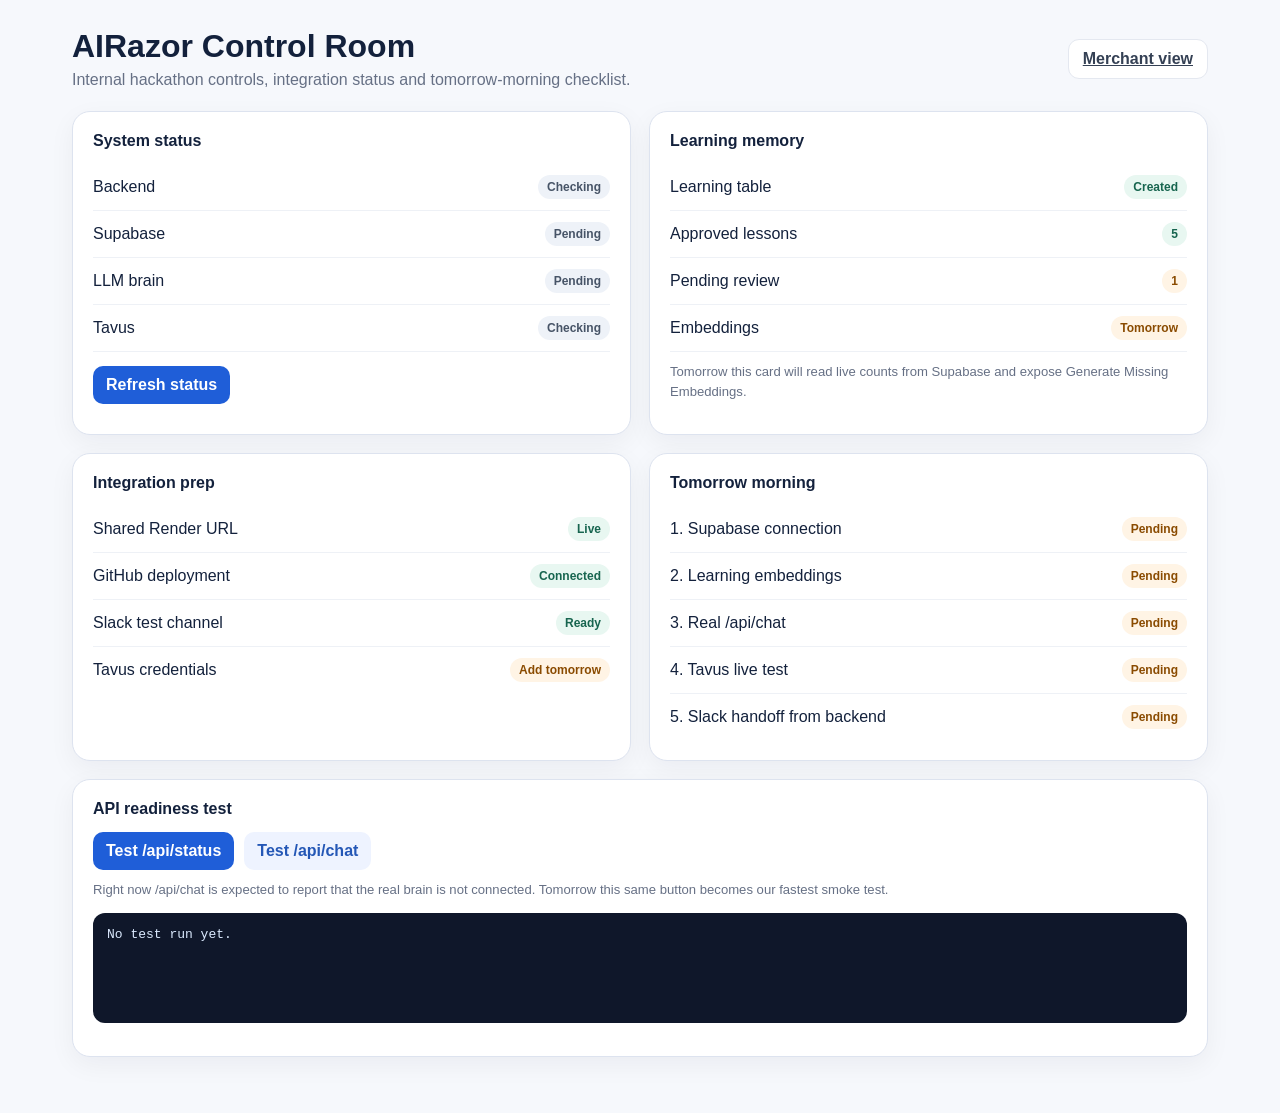
==== control.html @ 03c95e7a "Add AIRazor shared Control Room shell" ====
<!doctype html>
<html lang="en">
<head>
  <meta charset="utf-8" />
  <meta name="viewport" content="width=device-width, initial-scale=1" />
  <title>AIRazor Control Room</title>
  <link rel="stylesheet" href="styles.css" />
  <style>
    body { background:#f6f8fc; color:#13213c; }
    .control-shell { max-width:1180px; margin:0 auto; padding:28px 22px 56px; }
    .control-header { display:flex; align-items:center; justify-content:space-between; gap:16px; margin-bottom:22px; }
    .control-title h1 { margin:0; font-size:2rem; }
    .control-title p { margin:6px 0 0; color:#667085; }
    .control-grid { display:grid; grid-template-columns:repeat(2,minmax(0,1fr)); gap:18px; }
    .control-card { background:white; border:1px solid #dde3ef; border-radius:18px; padding:20px; box-shadow:0 8px 26px rgba(16,24,40,.05); }
    .control-card h2 { margin:0 0 14px; font-size:1rem; }
    .status-row { display:flex; justify-content:space-between; align-items:center; padding:11px 0; border-bottom:1px solid #eef1f6; }
    .status-row:last-child { border-bottom:0; }
    .badge { padding:5px 9px; border-radius:999px; font-size:.75rem; font-weight:700; background:#eef2f8; color:#475467; }
    .badge.good { background:#e8f7f1; color:#17654f; }
    .badge.warn { background:#fff4e5; color:#8a4b00; }
    .button-row { display:flex; flex-wrap:wrap; gap:10px; margin-top:14px; }
    .control-button { border:0; border-radius:10px; padding:10px 13px; font-weight:700; cursor:pointer; background:#1f5ed8; color:white; }
    .control-button.secondary { background:#eef3ff; color:#2457b6; }
    .control-note { color:#667085; font-size:.82rem; line-height:1.5; margin-top:10px; }
    .wide { grid-column:1 / -1; }
    pre { background:#0f172a; color:#dbeafe; border-radius:12px; padding:14px; overflow:auto; min-height:110px; }
    @media (max-width:800px) { .control-grid { grid-template-columns:1fr; } .wide { grid-column:auto; } }
  </style>
</head>
<body>
  <main class="control-shell">
    <header class="control-header">
      <div class="control-title">
        <h1>AIRazor Control Room</h1>
        <p>Internal hackathon controls, integration status and tomorrow-morning checklist.</p>
      </div>
      <a href="/" class="secondary-button">Merchant view</a>
    </header>

    <section class="control-grid">
      <article class="control-card">
        <h2>System status</h2>
        <div class="status-row"><span>Backend</span><span id="backendStatus" class="badge">Checking</span></div>
        <div class="status-row"><span>Supabase</span><span id="dbStatus" class="badge">Pending</span></div>
        <div class="status-row"><span>LLM brain</span><span id="brainStatus" class="badge">Pending</span></div>
        <div class="status-row"><span>Tavus</span><span id="tavusStatusControl" class="badge">Checking</span></div>
        <div class="button-row">
          <button id="refreshStatus" class="control-button">Refresh status</button>
        </div>
      </article>

      <article class="control-card">
        <h2>Learning memory</h2>
        <div class="status-row"><span>Learning table</span><span class="badge good">Created</span></div>
        <div class="status-row"><span>Approved lessons</span><span class="badge good">5</span></div>
        <div class="status-row"><span>Pending review</span><span class="badge warn">1</span></div>
        <div class="status-row"><span>Embeddings</span><span class="badge warn">Tomorrow</span></div>
        <p class="control-note">Tomorrow this card will read live counts from Supabase and expose Generate Missing Embeddings.</p>
      </article>

      <article class="control-card">
        <h2>Integration prep</h2>
        <div class="status-row"><span>Shared Render URL</span><span class="badge good">Live</span></div>
        <div class="status-row"><span>GitHub deployment</span><span class="badge good">Connected</span></div>
        <div class="status-row"><span>Slack test channel</span><span class="badge good">Ready</span></div>
        <div class="status-row"><span>Tavus credentials</span><span class="badge warn">Add tomorrow</span></div>
      </article>

      <article class="control-card">
        <h2>Tomorrow morning</h2>
        <div class="status-row"><span>1. Supabase connection</span><span class="badge warn">Pending</span></div>
        <div class="status-row"><span>2. Learning embeddings</span><span class="badge warn">Pending</span></div>
        <div class="status-row"><span>3. Real /api/chat</span><span class="badge warn">Pending</span></div>
        <div class="status-row"><span>4. Tavus live test</span><span class="badge warn">Pending</span></div>
        <div class="status-row"><span>5. Slack handoff from backend</span><span class="badge warn">Pending</span></div>
      </article>

      <article class="control-card wide">
        <h2>API readiness test</h2>
        <div class="button-row">
          <button id="testStatus" class="control-button">Test /api/status</button>
          <button id="testChat" class="control-button secondary">Test /api/chat</button>
        </div>
        <p class="control-note">Right now /api/chat is expected to report that the real brain is not connected. Tomorrow this same button becomes our fastest smoke test.</p>
        <pre id="apiOutput">No test run yet.</pre>
      </article>
    </section>
  </main>
  <script src="airazor-api.js"></script>
  <script src="control.js"></script>
</body>
</html>
---- styles.css ----
:root {
  --blue-900: #0b1f4b;
  --blue-800: #12346d;
  --blue-700: #2457c5;
  --blue-600: #2f6ee5;
  --blue-100: #eaf1ff;
  --blue-050: #f4f7ff;
  --ink-900: #15233b;
  --ink-700: #344054;
  --ink-500: #667085;
  --ink-400: #98a2b3;
  --line: #e4e8f0;
  --surface: #ffffff;
  --canvas: #f5f7fb;
  --success: #147d64;
  --success-bg: #e8f7f1;
  --warning: #9c5c00;
  --warning-bg: #fff6df;
  --danger: #b42318;
  --danger-bg: #fff0ee;
  --shadow: 0 16px 36px rgba(23, 43, 77, 0.08);
  --radius-xl: 22px;
  --radius-lg: 16px;
  --radius-md: 12px;
  --font: Inter, ui-sans-serif, -apple-system, BlinkMacSystemFont, "Segoe UI", sans-serif;
}

* {
  box-sizing: border-box;
}

html {
  scroll-behavior: smooth;
}

body {
  margin: 0;
  background:
    radial-gradient(circle at 85% 0%, rgba(47, 110, 229, 0.08), transparent 28rem),
    var(--canvas);
  color: var(--ink-900);
  font-family: var(--font);
  -webkit-font-smoothing: antialiased;
}

button,
textarea {
  font: inherit;
}

button {
  cursor: pointer;
}

.app-shell {
  width: min(1580px, calc(100% - 32px));
  margin: 0 auto;
  padding-bottom: 28px;
}

.topbar {
  min-height: 76px;
  display: flex;
  align-items: center;
  justify-content: space-between;
  gap: 20px;
}

.brand-wrap {
  display: flex;
  align-items: center;
  gap: 12px;
}

.brand-mark {
  width: 42px;
  height: 42px;
  display: grid;
  place-items: center;
  border-radius: 13px;
  color: white;
  background: linear-gradient(135deg, var(--blue-800), var(--blue-600));
  font-weight: 800;
  box-shadow: 0 10px 22px rgba(47, 110, 229, 0.24);
}

.brand-name {
  font-size: 1.08rem;
  font-weight: 800;
  letter-spacing: -0.02em;
}

.brand-subtitle {
  margin-top: 2px;
  color: var(--ink-500);
  font-size: 0.79rem;
}

.topbar-actions {
  display: flex;
  align-items: center;
  gap: 10px;
  flex-wrap: wrap;
  justify-content: flex-end;
}

.status-pill,
.outline-pill,
.confidence-pill {
  display: inline-flex;
  align-items: center;
  gap: 7px;
  border-radius: 999px;
  white-space: nowrap;
}

.status-pill {
  padding: 8px 11px;
  border: 1px solid #bfddcf;
  background: #eefaf4;
  color: #216d53;
  font-size: 0.78rem;
  font-weight: 700;
}

.status-dot {
  width: 7px;
  height: 7px;
  border-radius: 50%;
  background: #21a878;
  box-shadow: 0 0 0 4px rgba(33, 168, 120, 0.12);
}

.ghost-button,
.secondary-button,
.primary-button,
.send-button,
.copy-button {
  border: 0;
  border-radius: 11px;
  font-weight: 700;
  transition: transform 140ms ease, box-shadow 140ms ease, background 140ms ease;
}

.ghost-button {
  padding: 10px 13px;
  color: var(--ink-700);
  background: transparent;
}

.ghost-button:hover {
  background: rgba(255, 255, 255, 0.68);
}

.secondary-button {
  padding: 10px 14px;
  color: var(--ink-700);
  background: var(--surface);
  border: 1px solid var(--line);
}

.secondary-button:hover,
.primary-button:hover,
.send-button:hover {
  transform: translateY(-1px);
}

.primary-button {
  padding: 11px 16px;
  color: white;
  background: var(--blue-600);
  box-shadow: 0 8px 18px rgba(47, 110, 229, 0.2);
}

.primary-button:disabled {
  opacity: 0.45;
  cursor: not-allowed;
  transform: none;
  box-shadow: none;
}

.full-width {
  width: 100%;
}

.hero {
  min-height: 186px;
  display: flex;
  align-items: center;
  justify-content: space-between;
  gap: 36px;
  padding: 34px 38px;
  border-radius: var(--radius-xl);
  color: white;
  background:
    linear-gradient(118deg, rgba(11, 31, 75, 0.98), rgba(47, 110, 229, 0.94)),
    linear-gradient(90deg, #0b1f4b, #2f6ee5);
  box-shadow: 0 24px 44px rgba(18, 52, 109, 0.18);
  overflow: hidden;
  position: relative;
}

.hero::after {
  content: "";
  position: absolute;
  width: 280px;
  height: 280px;
  right: -78px;
  bottom: -150px;
  border-radius: 50%;
  background: rgba(255, 255, 255, 0.08);
}

.eyebrow,
.panel-kicker {
  margin: 0 0 8px;
  font-size: 0.69rem;
  font-weight: 800;
  letter-spacing: 0.12em;
}

.eyebrow {
  color: #b9cfff;
}

.hero h1 {
  max-width: 760px;
  margin: 0;
  font-size: clamp(2rem, 4vw, 3.35rem);
  line-height: 1.03;
  letter-spacing: -0.045em;
}

.hero-copy {
  max-width: 720px;
  margin: 15px 0 0;
  color: rgba(255, 255, 255, 0.78);
  font-size: 1rem;
  line-height: 1.65;
}

.hero-badge {
  z-index: 1;
  min-width: 230px;
  padding: 18px 20px;
  border-radius: 17px;
  border: 1px solid rgba(255, 255, 255, 0.16);
  background: rgba(255, 255, 255, 0.09);
  backdrop-filter: blur(12px);
}

.hero-badge span,
.hero-badge strong {
  display: block;
}

.hero-badge span {
  color: rgba(255, 255, 255, 0.7);
  font-size: 0.76rem;
}

.hero-badge strong {
  margin-top: 7px;
  line-height: 1.4;
}

.journey-stepper {
  display: flex;
  align-items: center;
  padding: 19px 28px;
  margin: 18px 0;
  border: 1px solid var(--line);
  border-radius: 17px;
  background: rgba(255, 255, 255, 0.92);
  box-shadow: 0 8px 24px rgba(23, 43, 77, 0.05);
}

.journey-step {
  display: flex;
  align-items: center;
  gap: 8px;
  color: var(--ink-400);
  font-size: 0.79rem;
  font-weight: 700;
  white-space: nowrap;
}

.step-number {
  width: 27px;
  height: 27px;
  display: grid;
  place-items: center;
  border-radius: 50%;
  border: 1px solid var(--line);
  background: white;
  font-size: 0.73rem;
}

.journey-step.active {
  color: var(--blue-700);
}

.journey-step.active .step-number {
  color: white;
  border-color: var(--blue-600);
  background: var(--blue-600);
  box-shadow: 0 0 0 5px rgba(47, 110, 229, 0.1);
}

.journey-step.done {
  color: var(--success);
}

.journey-step.done .step-number {
  color: white;
  border-color: var(--success);
  background: var(--success);
}

.step-line {
  flex: 1;
  min-width: 20px;
  height: 1px;
  margin: 0 12px;
  background: var(--line);
}

.workspace {
  display: grid;
  grid-template-columns: minmax(0, 1.72fr) minmax(360px, 0.88fr);
  gap: 18px;
  align-items: start;
}

.chat-panel,
.side-card,
.debug-panel {
  border: 1px solid var(--line);
  background: rgba(255, 255, 255, 0.95);
  box-shadow: var(--shadow);
}

.chat-panel {
  min-height: 720px;
  display: flex;
  flex-direction: column;
  border-radius: var(--radius-xl);
  overflow: hidden;
  position: sticky;
  top: 12px;
}

.panel-header,
.side-card-header,
.debug-header {
  display: flex;
  align-items: center;
  justify-content: space-between;
  gap: 16px;
}

.panel-header {
  padding: 22px 24px 18px;
  border-bottom: 1px solid var(--line);
}

.panel-kicker {
  color: var(--blue-700);
}

.panel-header h2,
.side-card h3,
.debug-header h3 {
  margin: 0;
  letter-spacing: -0.025em;
}

.panel-header h2 {
  font-size: 1.22rem;
}

.small-status {
  padding: 7px 10px;
  border-radius: 999px;
  color: var(--ink-500);
  background: var(--canvas);
  font-size: 0.73rem;
  font-weight: 700;
}

.chat-window {
  flex: 1;
  min-height: 445px;
  max-height: 570px;
  overflow-y: auto;
  padding: 24px;
  scroll-behavior: smooth;
}

.message {
  display: flex;
  gap: 11px;
  margin-bottom: 20px;
  animation: messageIn 180ms ease;
}

@keyframes messageIn {
  from {
    opacity: 0;
    transform: translateY(5px);
  }
  to {
    opacity: 1;
    transform: translateY(0);
  }
}

.message.user {
  justify-content: flex-end;
}

.avatar {
  flex: 0 0 auto;
  width: 32px;
  height: 32px;
  display: grid;
  place-items: center;
  border-radius: 10px;
  color: white;
  background: linear-gradient(135deg, var(--blue-800), var(--blue-600));
  font-size: 0.75rem;
  font-weight: 800;
}

.message.user .avatar {
  display: none;
}

.bubble {
  max-width: min(76%, 720px);
  padding: 13px 15px;
  border-radius: 16px 16px 16px 4px;
  color: var(--ink-700);
  background: #f2f5fa;
  line-height: 1.55;
  font-size: 0.93rem;
  white-space: pre-wrap;
}

.message.user .bubble {
  color: white;
  border-radius: 16px 16px 4px 16px;
  background: var(--blue-600);
}

.inline-actions {
  display: flex;
  flex-wrap: wrap;
  gap: 8px;
  margin: -8px 0 20px 43px;
}

.inline-action {
  padding: 8px 11px;
  border: 1px solid #cbd8f7;
  border-radius: 10px;
  color: var(--blue-700);
  background: var(--blue-050);
  font-size: 0.78rem;
  font-weight: 700;
}

.quick-prompts {
  display: flex;
  flex-wrap: wrap;
  gap: 8px;
  padding: 0 24px 18px;
}

.prompt-chip {
  padding: 9px 12px;
  border: 1px solid #d7dfef;
  border-radius: 999px;
  color: var(--ink-700);
  background: white;
  font-size: 0.78rem;
  font-weight: 700;
}

.prompt-chip:hover,
.inline-action:hover {
  border-color: #9db8ef;
  background: var(--blue-050);
}

.composer {
  display: flex;
  align-items: flex-end;
  gap: 10px;
  margin: 0 20px 20px;
  padding: 9px 10px 9px 15px;
  border: 1px solid #ccd5e3;
  border-radius: 17px;
  background: white;
  box-shadow: 0 8px 24px rgba(23, 43, 77, 0.06);
}

.composer:focus-within {
  border-color: #78a0f4;
  box-shadow: 0 0 0 4px rgba(47, 110, 229, 0.09);
}

.composer textarea {
  flex: 1;
  max-height: 135px;
  resize: none;
  border: 0;
  outline: 0;
  color: var(--ink-900);
  background: transparent;
  line-height: 1.45;
}

.composer textarea::placeholder {
  color: var(--ink-400);
}

.send-button {
  flex: 0 0 auto;
  width: 42px;
  height: 42px;
  display: grid;
  place-items: center;
  color: white;
  background: var(--blue-600);
}

.send-button svg {
  width: 20px;
  height: 20px;
  fill: currentColor;
}

.journey-panel {
  display: grid;
  gap: 14px;
}

.side-card {
  padding: 20px;
  border-radius: var(--radius-lg);
}

.outline-pill {
  padding: 6px 9px;
  color: var(--ink-500);
  border: 1px solid var(--line);
  background: var(--canvas);
  font-size: 0.7rem;
  font-weight: 800;
}

.profile-grid {
  display: grid;
  grid-template-columns: 1fr 1.25fr;
  gap: 13px 14px;
  margin: 18px 0 0;
}

.profile-grid div {
  min-width: 0;
}

.profile-grid dt {
  margin-bottom: 4px;
  color: var(--ink-500);
  font-size: 0.7rem;
  font-weight: 700;
}

.profile-grid dd {
  margin: 0;
  color: var(--ink-900);
  font-size: 0.86rem;
  font-weight: 700;
  overflow-wrap: anywhere;
}

.profile-grid dd.empty {
  color: var(--ink-400);
  font-weight: 600;
}

.missing-box {
  padding: 12px;
  margin-top: 16px;
  border-radius: 11px;
  color: var(--warning);
  background: var(--warning-bg);
  font-size: 0.78rem;
  line-height: 1.5;
}

.recommendation-topline {
  display: flex;
  align-items: flex-start;
  justify-content: space-between;
  gap: 12px;
}

.confidence-pill {
  padding: 6px 9px;
  color: #1c5f4b;
  background: var(--success-bg);
  font-size: 0.68rem;
  font-weight: 800;
}

.muted-text {
  margin: 5px 0 0;
  color: var(--ink-500);
  line-height: 1.55;
  font-size: 0.82rem;
}

.recommendation-reason {
  margin: 16px 0;
  color: var(--ink-700);
  line-height: 1.55;
  font-size: 0.86rem;
}

.warning-list {
  display: grid;
  gap: 8px;
}

.warning-item {
  padding: 10px 11px;
  border-radius: 10px;
  color: var(--warning);
  background: var(--warning-bg);
  font-size: 0.76rem;
  line-height: 1.45;
}

.card-actions {
  display: flex;
  gap: 9px;
  margin-top: 16px;
}

.card-actions.stacked {
  display: grid;
}

.plan-grid {
  display: grid;
  gap: 10px;
  margin-top: 15px;
}

.plan {
  padding: 14px;
  border: 1px solid var(--line);
  border-radius: 13px;
  background: white;
  transition: border-color 140ms ease, transform 140ms ease, box-shadow 140ms ease;
}

.plan:hover {
  transform: translateY(-1px);
  border-color: #9fb9ee;
  box-shadow: 0 8px 22px rgba(23, 43, 77, 0.07);
}

.plan.selected {
  border-color: var(--blue-600);
  background: var(--blue-050);
  box-shadow: 0 0 0 3px rgba(47, 110, 229, 0.08);
}

.plan-topline {
  display: flex;
  justify-content: space-between;
  gap: 10px;
}

.plan h4 {
  margin: 0;
  font-size: 0.92rem;
}

.plan-price {
  color: var(--blue-700);
  font-size: 0.82rem;
  font-weight: 800;
  text-align: right;
}

.plan-billing {
  margin: 5px 0 0;
  color: var(--ink-500);
  font-size: 0.69rem;
}

.feature-list {
  display: grid;
  gap: 5px;
  margin: 11px 0 13px;
  padding: 0;
  list-style: none;
}

.feature-list li {
  color: var(--ink-700);
  font-size: 0.73rem;
}

.feature-list li::before {
  content: "✓";
  margin-right: 7px;
  color: var(--success);
  font-weight: 900;
}

.plan-select {
  width: 100%;
  padding: 8px 10px;
  border: 1px solid #c9d7f4;
  border-radius: 9px;
  color: var(--blue-700);
  background: white;
  font-size: 0.76rem;
  font-weight: 800;
}

.commercial-list {
  display: grid;
  gap: 9px;
  margin-top: 15px;
}

.commercial-row {
  display: flex;
  align-items: flex-start;
  justify-content: space-between;
  gap: 18px;
  padding-bottom: 9px;
  border-bottom: 1px dashed var(--line);
  font-size: 0.78rem;
}

.commercial-row span:first-child {
  color: var(--ink-500);
}

.commercial-row strong {
  max-width: 58%;
  text-align: right;
  color: var(--ink-900);
}

.data-note {
  margin: 13px 0 0;
  padding: 10px;
  border-radius: 9px;
  color: var(--ink-500);
  background: var(--canvas);
  font-size: 0.68rem;
  line-height: 1.5;
}

.checklist {
  display: grid;
  gap: 8px;
  margin-top: 15px;
  max-height: 310px;
  overflow-y: auto;
}

.check-item {
  display: flex;
  align-items: center;
  gap: 10px;
  padding: 9px 10px;
  border-radius: 9px;
  background: var(--canvas);
  color: var(--ink-700);
  font-size: 0.76rem;
}

.check-icon {
  width: 20px;
  height: 20px;
  display: grid;
  place-items: center;
  flex: 0 0 auto;
  border-radius: 50%;
  border: 1px solid #c8d0df;
  color: transparent;
  background: white;
  font-size: 0.7rem;
  font-weight: 900;
}

.check-item.complete {
  color: #17654f;
  background: var(--success-bg);
}

.check-item.complete .check-icon {
  color: white;
  border-color: var(--success);
  background: var(--success);
}

.payment-card {
  border-color: #b9dfd0;
  background: linear-gradient(180deg, white, #f5fcf9);
}

.payment-link-box {
  display: flex;
  align-items: center;
  gap: 8px;
  padding: 10px 10px 10px 12px;
  margin-top: 14px;
  border: 1px solid #c6ded4;
  border-radius: 11px;
  background: white;
}

.payment-link-box code {
  flex: 1;
  min-width: 0;
  color: var(--blue-700);
  overflow-wrap: anywhere;
  font-size: 0.7rem;
}

.copy-button {
  padding: 7px 9px;
  color: var(--blue-700);
  background: var(--blue-100);
}

.success-box {
  margin-top: 12px;
  padding: 11px;
  border-radius: 10px;
  color: #17654f;
  background: var(--success-bg);
  font-size: 0.75rem;
  line-height: 1.5;
}

.debug-panel {
  margin-top: 18px;
  padding: 22px;
  border-radius: var(--radius-lg);
}

.debug-grid {
  display: grid;
  grid-template-columns: 1.4fr 1fr;
  gap: 16px;
  margin-top: 15px;
}

.debug-grid > div {
  min-width: 0;
  padding: 14px;
  border-radius: 12px;
  background: #0d172a;
  color: #dce7ff;
}

.debug-grid h4 {
  margin: 0 0 10px;
  color: white;
}

.debug-grid pre {
  margin: 0;
  overflow: auto;
  white-space: pre-wrap;
  font-size: 0.7rem;
  line-height: 1.55;
}

.hidden {
  display: none !important;
}

footer {
  padding: 22px 5px 0;
  color: var(--ink-400);
  font-size: 0.7rem;
  text-align: center;
}

@media (max-width: 1080px) {
  .workspace {
    grid-template-columns: 1fr;
  }

  .chat-panel {
    position: static;
  }

  .journey-panel {
    grid-template-columns: repeat(2, minmax(0, 1fr));
  }

  .hero-badge {
    display: none;
  }
}

@media (max-width: 760px) {
  .app-shell {
    width: min(100% - 18px, 1580px);
  }

  .topbar,
  .hero {
    align-items: flex-start;
    flex-direction: column;
  }

  .topbar {
    padding: 14px 2px;
  }

  .topbar-actions {
    justify-content: flex-start;
  }

  .hero {
    padding: 28px 22px;
  }

  .journey-stepper {
    overflow-x: auto;
    padding: 14px;
  }

  .journey-step span:last-child {
    display: none;
  }

  .step-line {
    min-width: 12px;
    margin: 0 6px;
  }

  .journey-panel {
    grid-template-columns: 1fr;
  }

  .chat-panel {
    min-height: 650px;
  }

  .bubble {
    max-width: 88%;
  }

  .debug-grid {
    grid-template-columns: 1fr;
  }
}

/* AIRazor brand refresh */
.airazor-logo {
  display: flex;
  align-items: center;
  gap: 11px;
}

.airazor-logo-mark {
  width: 44px;
  height: 44px;
  flex: 0 0 auto;
  filter: drop-shadow(0 10px 18px rgba(11, 79, 199, 0.22));
}

.airazor-wordmark .brand-name {
  font-size: 1.12rem;
  letter-spacing: -0.035em;
}

.brand-ai {
  color: #1f67e6;
}

.airazor-wordmark .brand-subtitle {
  color: #63708a;
}

.brand-wrap .brand-mark {
  display: none;
}


/* Tavus CVI integration */
.tavus-card {
  border-color: #c9d9ff;
  background:
    radial-gradient(circle at 100% 0%, rgba(47,110,229,.08), transparent 11rem),
    #fff;
}

.tavus-empty-state {
  margin-top: 14px;
  text-align: center;
}

.tavus-empty-state p {
  margin: 12px auto 0;
  max-width: 330px;
  color: var(--ink-500);
  font-size: .78rem;
  line-height: 1.55;
}

.tavus-avatar-placeholder {
  width: 88px;
  height: 88px;
  display: grid;
  place-items: center;
  margin: 4px auto 0;
  border-radius: 50%;
  background:
    linear-gradient(145deg, #eef5ff, #dce9ff);
  border: 1px solid #bfd3ff;
  box-shadow: inset 0 0 0 7px rgba(255,255,255,.75);
}

.tavus-avatar-placeholder span {
  width: 48px;
  height: 48px;
  display: grid;
  place-items: center;
  border-radius: 15px;
  color: #fff;
  background: linear-gradient(135deg, #12346d, #2f6ee5);
  font-weight: 900;
  font-size: 1.2rem;
}

.tavus-frame-shell {
  height: 360px;
  margin-top: 14px;
  overflow: hidden;
  border-radius: 14px;
  border: 1px solid #d5def0;
  background: #0d172a;
}

#tavusFrame {
  width: 100%;
  height: 100%;
  border: 0;
  background: #0d172a;
}

.tavus-live-meta {
  display: flex;
  align-items: center;
  gap: 8px;
  margin-top: 10px;
  color: #17654f;
  font-size: .74rem;
  font-weight: 800;
}

.tavus-error {
  padding: 10px 11px;
  margin-top: 12px;
  border-radius: 10px;
  color: var(--danger);
  background: var(--danger-bg);
  font-size: .74rem;
  line-height: 1.5;
}
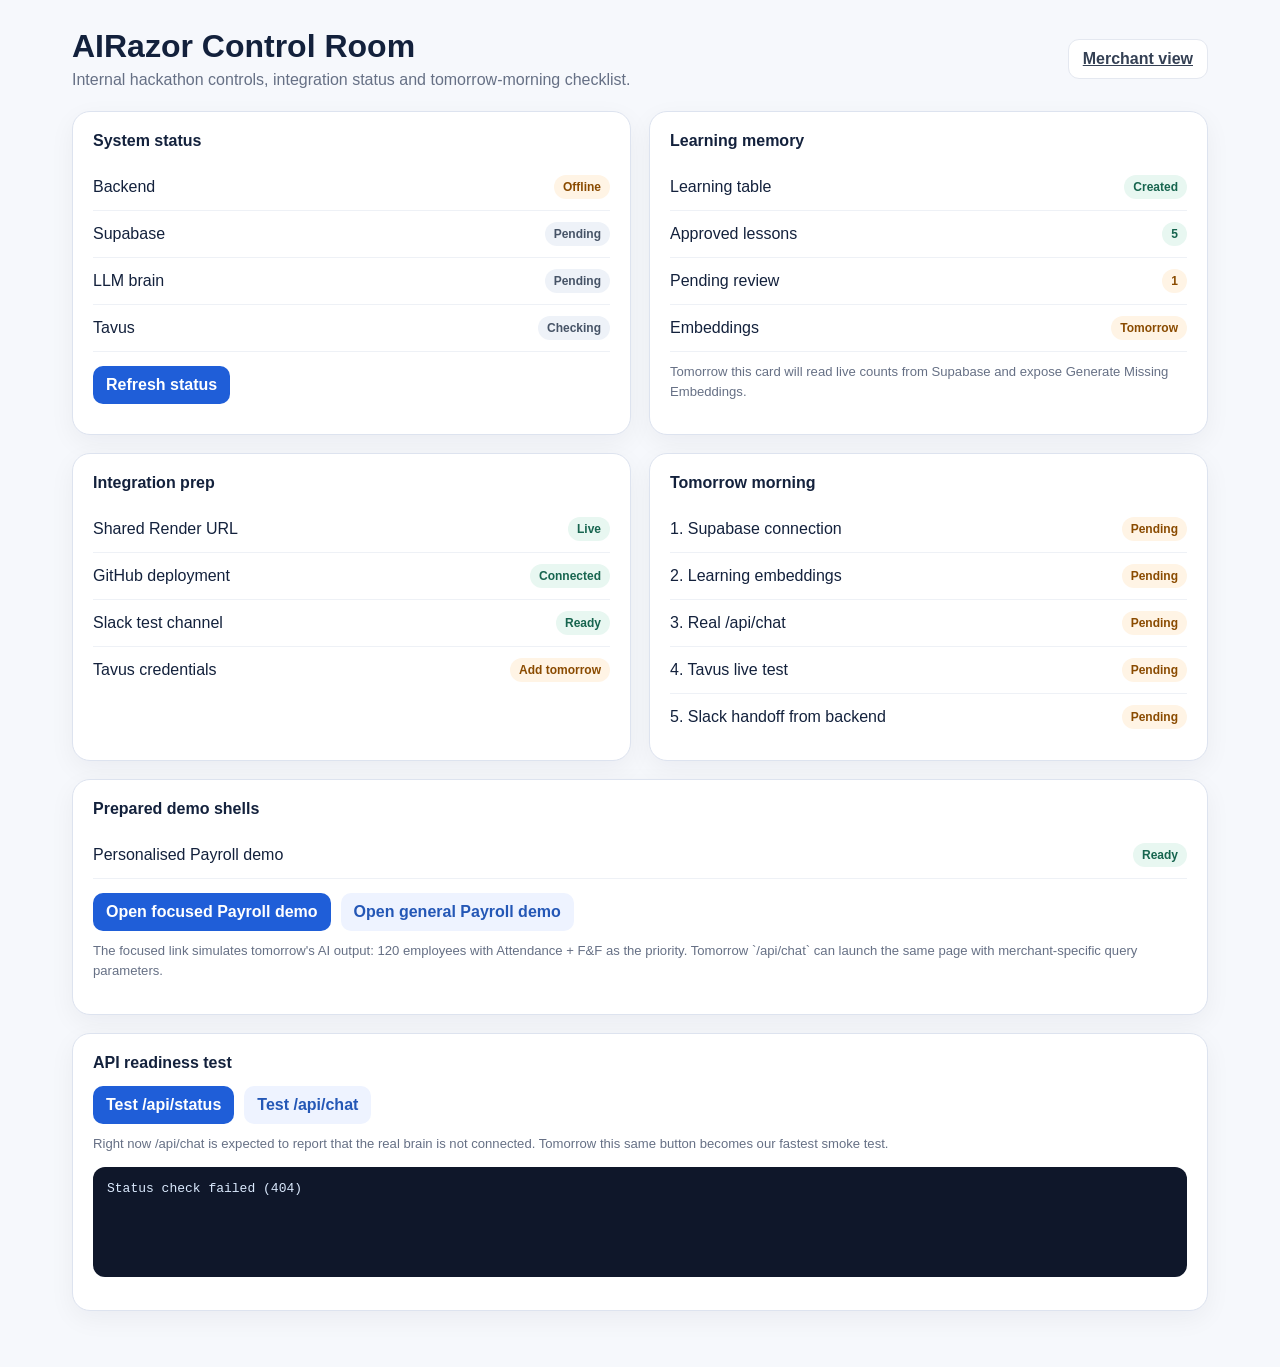
==== commit 111582a3: "Link Payroll demo shell from Control Room" ====
--- a/control.html
+++ b/control.html
@@ -20,7 +20,7 @@
     .badge.good { background:#e8f7f1; color:#17654f; }
     .badge.warn { background:#fff4e5; color:#8a4b00; }
     .button-row { display:flex; flex-wrap:wrap; gap:10px; margin-top:14px; }
-    .control-button { border:0; border-radius:10px; padding:10px 13px; font-weight:700; cursor:pointer; background:#1f5ed8; color:white; }
+    .control-button { border:0; border-radius:10px; padding:10px 13px; font-weight:700; cursor:pointer; background:#1f5ed8; color:white; text-decoration:none; display:inline-block; }
     .control-button.secondary { background:#eef3ff; color:#2457b6; }
     .control-note { color:#667085; font-size:.82rem; line-height:1.5; margin-top:10px; }
     .wide { grid-column:1 / -1; }
@@ -77,6 +77,16 @@
       </article>
 
       <article class="control-card wide">
+        <h2>Prepared demo shells</h2>
+        <div class="status-row"><span>Personalised Payroll demo</span><span class="badge good">Ready</span></div>
+        <div class="button-row">
+          <a class="control-button" href="/payroll-demo.html?merchant=Demo%20Company&employees=120&focus=attendance,f_and_f">Open focused Payroll demo</a>
+          <a class="control-button secondary" href="/payroll-demo.html">Open general Payroll demo</a>
+        </div>
+        <p class="control-note">The focused link simulates tomorrow's AI output: 120 employees with Attendance + F&amp;F as the priority. Tomorrow `/api/chat` can launch the same page with merchant-specific query parameters.</p>
+      </article>
+
+      <article class="control-card wide">
         <h2>API readiness test</h2>
         <div class="button-row">
           <button id="testStatus" class="control-button">Test /api/status</button>
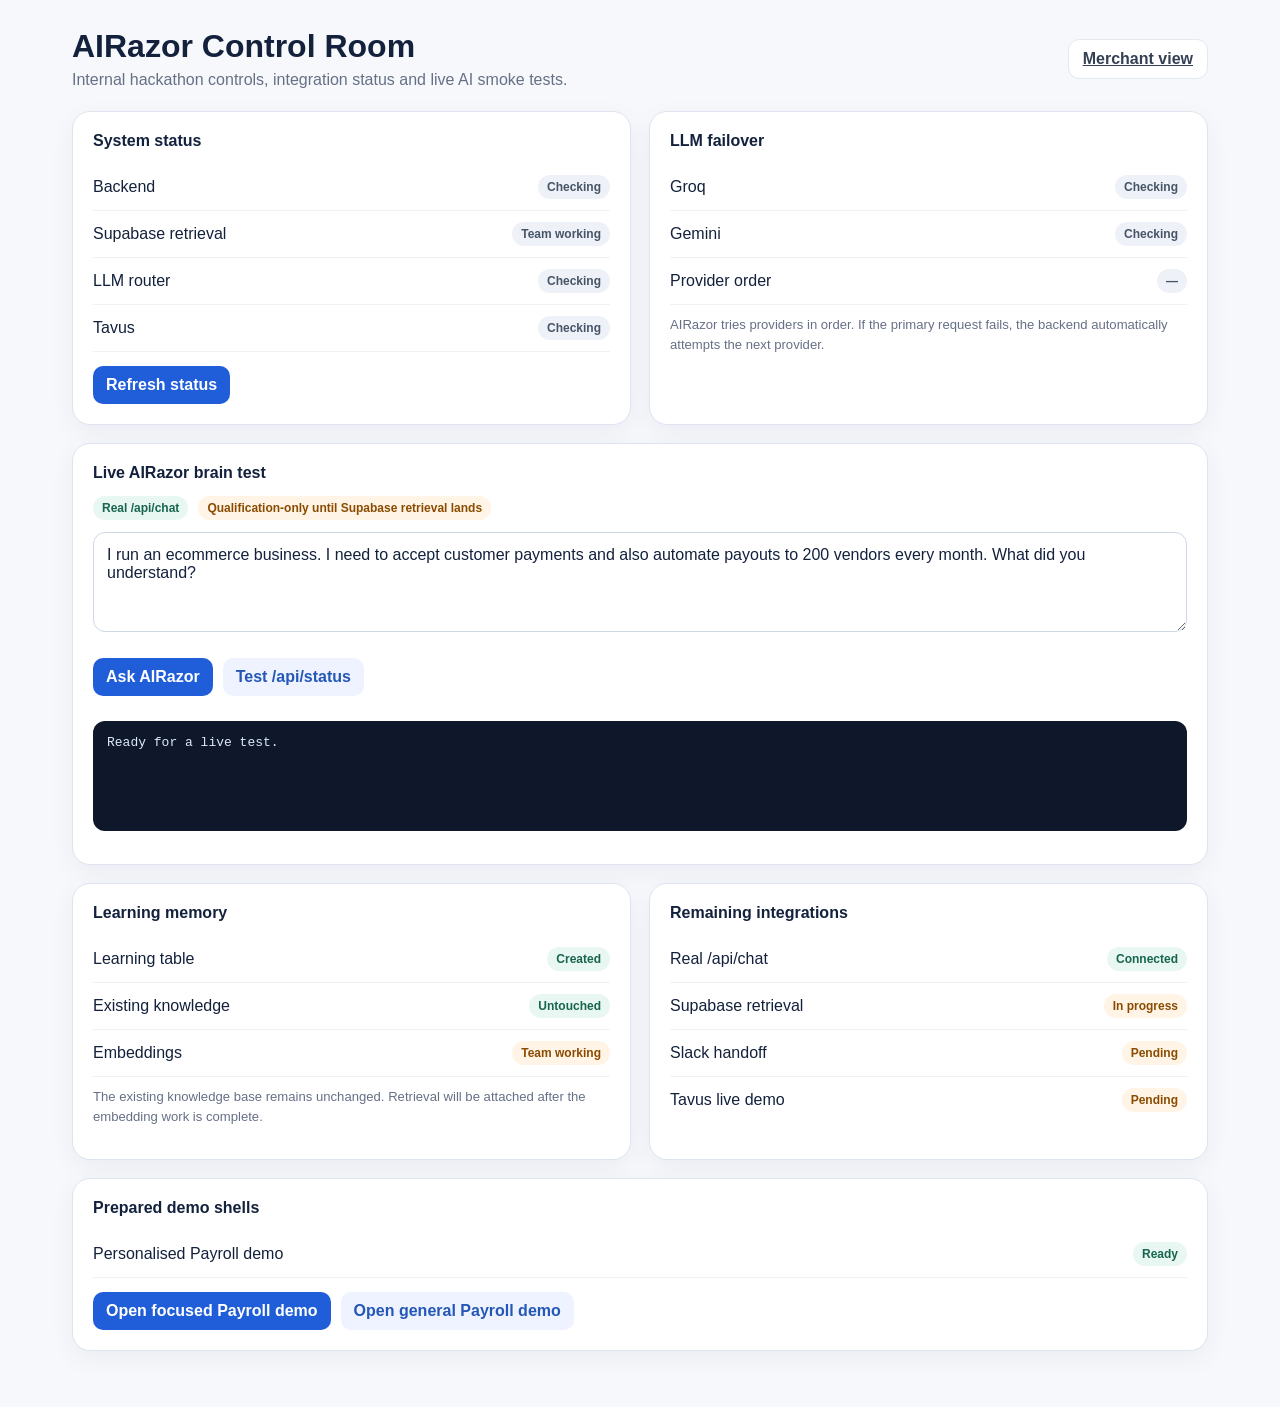
==== commit 4a4aba84: "Add live LLM tester to AIRazor Control Room" ====
--- a/control.html
+++ b/control.html
@@ -24,7 +24,10 @@
     .control-button.secondary { background:#eef3ff; color:#2457b6; }
     .control-note { color:#667085; font-size:.82rem; line-height:1.5; margin-top:10px; }
     .wide { grid-column:1 / -1; }
-    pre { background:#0f172a; color:#dbeafe; border-radius:12px; padding:14px; overflow:auto; min-height:110px; }
+    pre { background:#0f172a; color:#dbeafe; border-radius:12px; padding:14px; overflow:auto; min-height:110px; white-space:pre-wrap; }
+    .llm-test { display:grid; gap:12px; }
+    .llm-test textarea { width:100%; box-sizing:border-box; min-height:100px; resize:vertical; border:1px solid #cfd7e6; border-radius:12px; padding:13px; font:inherit; color:#13213c; }
+    .provider-strip { display:flex; gap:10px; flex-wrap:wrap; margin-bottom:12px; }
     @media (max-width:800px) { .control-grid { grid-template-columns:1fr; } .wide { grid-column:auto; } }
   </style>
 </head>
@@ -33,7 +36,7 @@
     <header class="control-header">
       <div class="control-title">
         <h1>AIRazor Control Room</h1>
-        <p>Internal hackathon controls, integration status and tomorrow-morning checklist.</p>
+        <p>Internal hackathon controls, integration status and live AI smoke tests.</p>
       </div>
       <a href="/" class="secondary-button">Merchant view</a>
     </header>
@@ -42,38 +45,47 @@
       <article class="control-card">
         <h2>System status</h2>
         <div class="status-row"><span>Backend</span><span id="backendStatus" class="badge">Checking</span></div>
-        <div class="status-row"><span>Supabase</span><span id="dbStatus" class="badge">Pending</span></div>
-        <div class="status-row"><span>LLM brain</span><span id="brainStatus" class="badge">Pending</span></div>
+        <div class="status-row"><span>Supabase retrieval</span><span id="dbStatus" class="badge">Team working</span></div>
+        <div class="status-row"><span>LLM router</span><span id="brainStatus" class="badge">Checking</span></div>
         <div class="status-row"><span>Tavus</span><span id="tavusStatusControl" class="badge">Checking</span></div>
-        <div class="button-row">
-          <button id="refreshStatus" class="control-button">Refresh status</button>
+        <div class="button-row"><button id="refreshStatus" class="control-button">Refresh status</button></div>
+      </article>
+
+      <article class="control-card">
+        <h2>LLM failover</h2>
+        <div class="status-row"><span>Groq</span><span id="groqStatus" class="badge">Checking</span></div>
+        <div class="status-row"><span>Gemini</span><span id="geminiStatus" class="badge">Checking</span></div>
+        <div class="status-row"><span>Provider order</span><span id="providerOrder" class="badge">—</span></div>
+        <p class="control-note">AIRazor tries providers in order. If the primary request fails, the backend automatically attempts the next provider.</p>
+      </article>
+
+      <article class="control-card wide">
+        <h2>Live AIRazor brain test</h2>
+        <div class="provider-strip"><span class="badge good">Real /api/chat</span><span class="badge warn">Qualification-only until Supabase retrieval lands</span></div>
+        <div class="llm-test">
+          <textarea id="llmTestInput">I run an ecommerce business. I need to accept customer payments and also automate payouts to 200 vendors every month. What did you understand?</textarea>
+          <div class="button-row">
+            <button id="runLLMTest" class="control-button">Ask AIRazor</button>
+            <button id="testStatus" class="control-button secondary">Test /api/status</button>
+          </div>
+          <pre id="apiOutput">Ready for a live test.</pre>
         </div>
       </article>
 
       <article class="control-card">
         <h2>Learning memory</h2>
         <div class="status-row"><span>Learning table</span><span class="badge good">Created</span></div>
-        <div class="status-row"><span>Approved lessons</span><span class="badge good">5</span></div>
-        <div class="status-row"><span>Pending review</span><span class="badge warn">1</span></div>
-        <div class="status-row"><span>Embeddings</span><span class="badge warn">Tomorrow</span></div>
-        <p class="control-note">Tomorrow this card will read live counts from Supabase and expose Generate Missing Embeddings.</p>
+        <div class="status-row"><span>Existing knowledge</span><span class="badge good">Untouched</span></div>
+        <div class="status-row"><span>Embeddings</span><span class="badge warn">Team working</span></div>
+        <p class="control-note">The existing knowledge base remains unchanged. Retrieval will be attached after the embedding work is complete.</p>
       </article>
 
       <article class="control-card">
-        <h2>Integration prep</h2>
-        <div class="status-row"><span>Shared Render URL</span><span class="badge good">Live</span></div>
-        <div class="status-row"><span>GitHub deployment</span><span class="badge good">Connected</span></div>
-        <div class="status-row"><span>Slack test channel</span><span class="badge good">Ready</span></div>
-        <div class="status-row"><span>Tavus credentials</span><span class="badge warn">Add tomorrow</span></div>
-      </article>
-
-      <article class="control-card">
-        <h2>Tomorrow morning</h2>
-        <div class="status-row"><span>1. Supabase connection</span><span class="badge warn">Pending</span></div>
-        <div class="status-row"><span>2. Learning embeddings</span><span class="badge warn">Pending</span></div>
-        <div class="status-row"><span>3. Real /api/chat</span><span class="badge warn">Pending</span></div>
-        <div class="status-row"><span>4. Tavus live test</span><span class="badge warn">Pending</span></div>
-        <div class="status-row"><span>5. Slack handoff from backend</span><span class="badge warn">Pending</span></div>
+        <h2>Remaining integrations</h2>
+        <div class="status-row"><span>Real /api/chat</span><span class="badge good">Connected</span></div>
+        <div class="status-row"><span>Supabase retrieval</span><span class="badge warn">In progress</span></div>
+        <div class="status-row"><span>Slack handoff</span><span class="badge warn">Pending</span></div>
+        <div class="status-row"><span>Tavus live demo</span><span class="badge warn">Pending</span></div>
       </article>
 
       <article class="control-card wide">
@@ -83,17 +95,6 @@
           <a class="control-button" href="/payroll-demo.html?merchant=Demo%20Company&employees=120&focus=attendance,f_and_f">Open focused Payroll demo</a>
           <a class="control-button secondary" href="/payroll-demo.html">Open general Payroll demo</a>
         </div>
-        <p class="control-note">The focused link simulates tomorrow's AI output: 120 employees with Attendance + F&amp;F as the priority. Tomorrow `/api/chat` can launch the same page with merchant-specific query parameters.</p>
-      </article>
-
-      <article class="control-card wide">
-        <h2>API readiness test</h2>
-        <div class="button-row">
-          <button id="testStatus" class="control-button">Test /api/status</button>
-          <button id="testChat" class="control-button secondary">Test /api/chat</button>
-        </div>
-        <p class="control-note">Right now /api/chat is expected to report that the real brain is not connected. Tomorrow this same button becomes our fastest smoke test.</p>
-        <pre id="apiOutput">No test run yet.</pre>
       </article>
     </section>
   </main>
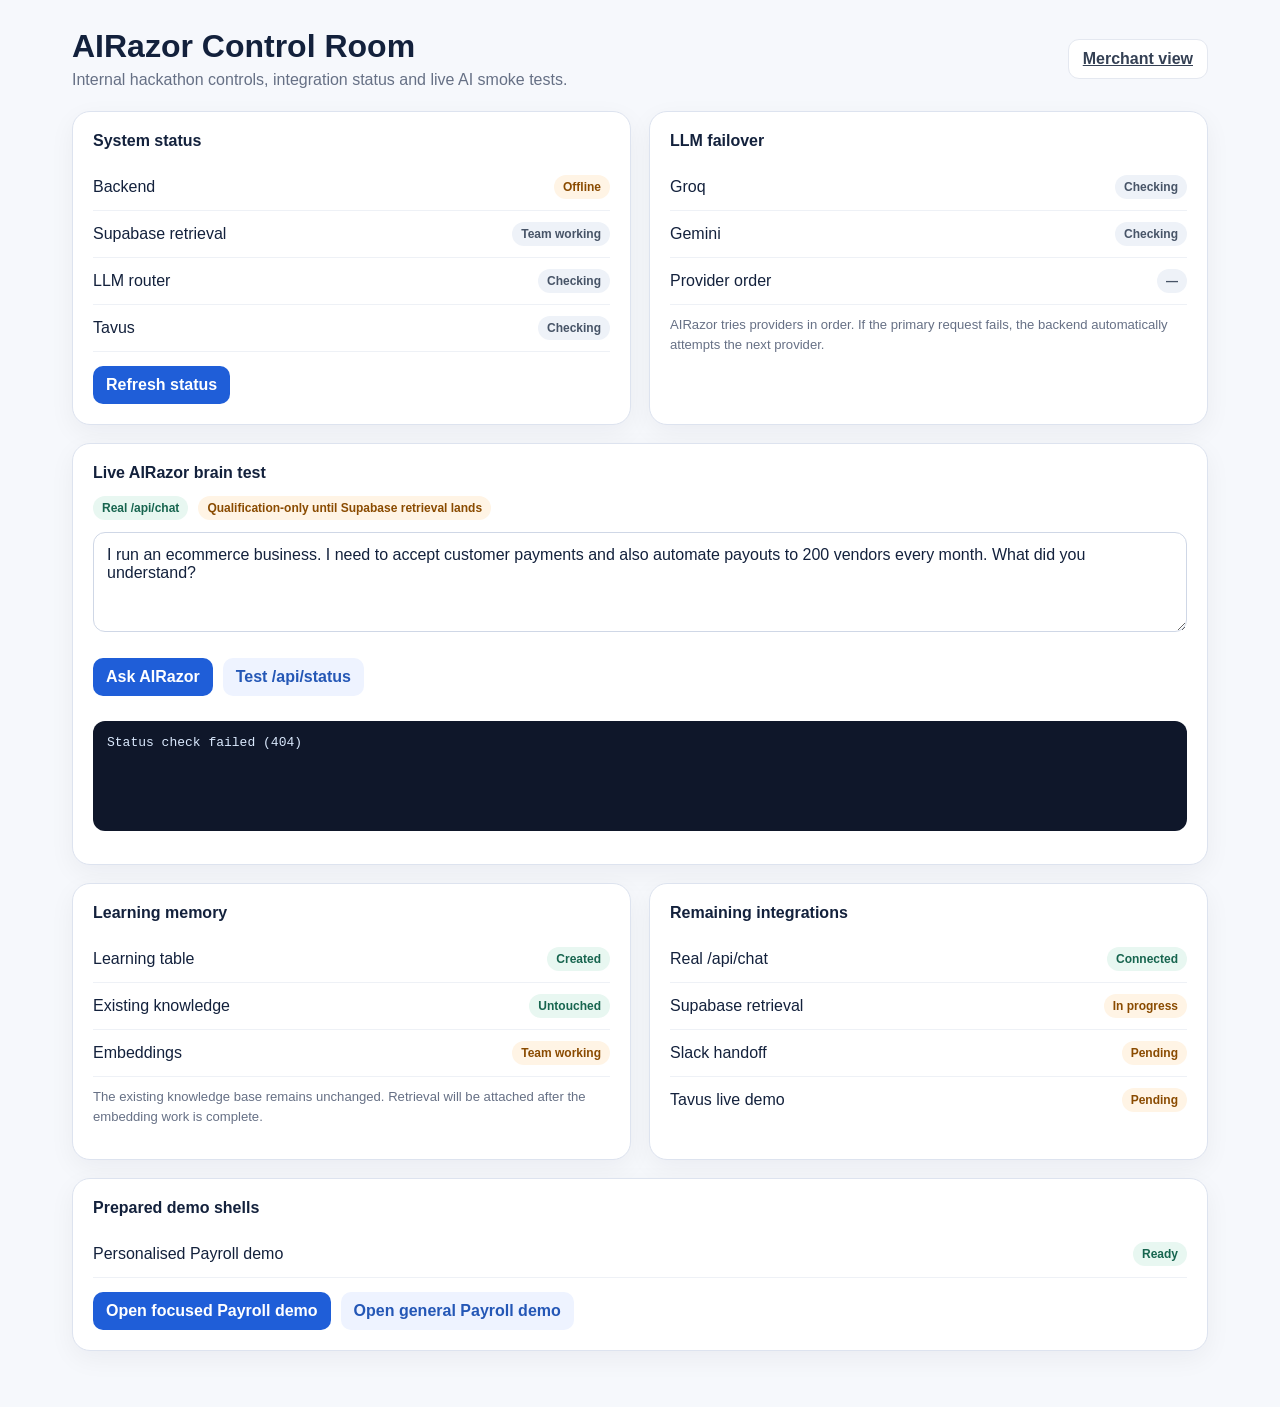
==== commit 569a6427: "Fix Control Room script caching for live LLM test" ====
--- a/control.html
+++ b/control.html
@@ -34,13 +34,9 @@
 <body>
   <main class="control-shell">
     <header class="control-header">
-      <div class="control-title">
-        <h1>AIRazor Control Room</h1>
-        <p>Internal hackathon controls, integration status and live AI smoke tests.</p>
-      </div>
+      <div class="control-title"><h1>AIRazor Control Room</h1><p>Internal hackathon controls, integration status and live AI smoke tests.</p></div>
       <a href="/" class="secondary-button">Merchant view</a>
     </header>
-
     <section class="control-grid">
       <article class="control-card">
         <h2>System status</h2>
@@ -50,7 +46,6 @@
         <div class="status-row"><span>Tavus</span><span id="tavusStatusControl" class="badge">Checking</span></div>
         <div class="button-row"><button id="refreshStatus" class="control-button">Refresh status</button></div>
       </article>
-
       <article class="control-card">
         <h2>LLM failover</h2>
         <div class="status-row"><span>Groq</span><span id="groqStatus" class="badge">Checking</span></div>
@@ -58,20 +53,15 @@
         <div class="status-row"><span>Provider order</span><span id="providerOrder" class="badge">—</span></div>
         <p class="control-note">AIRazor tries providers in order. If the primary request fails, the backend automatically attempts the next provider.</p>
       </article>
-
       <article class="control-card wide">
         <h2>Live AIRazor brain test</h2>
         <div class="provider-strip"><span class="badge good">Real /api/chat</span><span class="badge warn">Qualification-only until Supabase retrieval lands</span></div>
         <div class="llm-test">
           <textarea id="llmTestInput">I run an ecommerce business. I need to accept customer payments and also automate payouts to 200 vendors every month. What did you understand?</textarea>
-          <div class="button-row">
-            <button id="runLLMTest" class="control-button">Ask AIRazor</button>
-            <button id="testStatus" class="control-button secondary">Test /api/status</button>
-          </div>
+          <div class="button-row"><button id="runLLMTest" class="control-button" type="button">Ask AIRazor</button><button id="testStatus" class="control-button secondary" type="button">Test /api/status</button></div>
           <pre id="apiOutput">Ready for a live test.</pre>
         </div>
       </article>
-
       <article class="control-card">
         <h2>Learning memory</h2>
         <div class="status-row"><span>Learning table</span><span class="badge good">Created</span></div>
@@ -79,7 +69,6 @@
         <div class="status-row"><span>Embeddings</span><span class="badge warn">Team working</span></div>
         <p class="control-note">The existing knowledge base remains unchanged. Retrieval will be attached after the embedding work is complete.</p>
       </article>
-
       <article class="control-card">
         <h2>Remaining integrations</h2>
         <div class="status-row"><span>Real /api/chat</span><span class="badge good">Connected</span></div>
@@ -87,18 +76,14 @@
         <div class="status-row"><span>Slack handoff</span><span class="badge warn">Pending</span></div>
         <div class="status-row"><span>Tavus live demo</span><span class="badge warn">Pending</span></div>
       </article>
-
       <article class="control-card wide">
         <h2>Prepared demo shells</h2>
         <div class="status-row"><span>Personalised Payroll demo</span><span class="badge good">Ready</span></div>
-        <div class="button-row">
-          <a class="control-button" href="/payroll-demo.html?merchant=Demo%20Company&employees=120&focus=attendance,f_and_f">Open focused Payroll demo</a>
-          <a class="control-button secondary" href="/payroll-demo.html">Open general Payroll demo</a>
-        </div>
+        <div class="button-row"><a class="control-button" href="/payroll-demo.html?merchant=Demo%20Company&employees=120&focus=attendance,f_and_f">Open focused Payroll demo</a><a class="control-button secondary" href="/payroll-demo.html">Open general Payroll demo</a></div>
       </article>
     </section>
   </main>
-  <script src="airazor-api.js"></script>
-  <script src="control.js"></script>
+  <script src="airazor-api.js?v=20260820-2"></script>
+  <script src="control.js?v=20260820-2"></script>
 </body>
 </html>
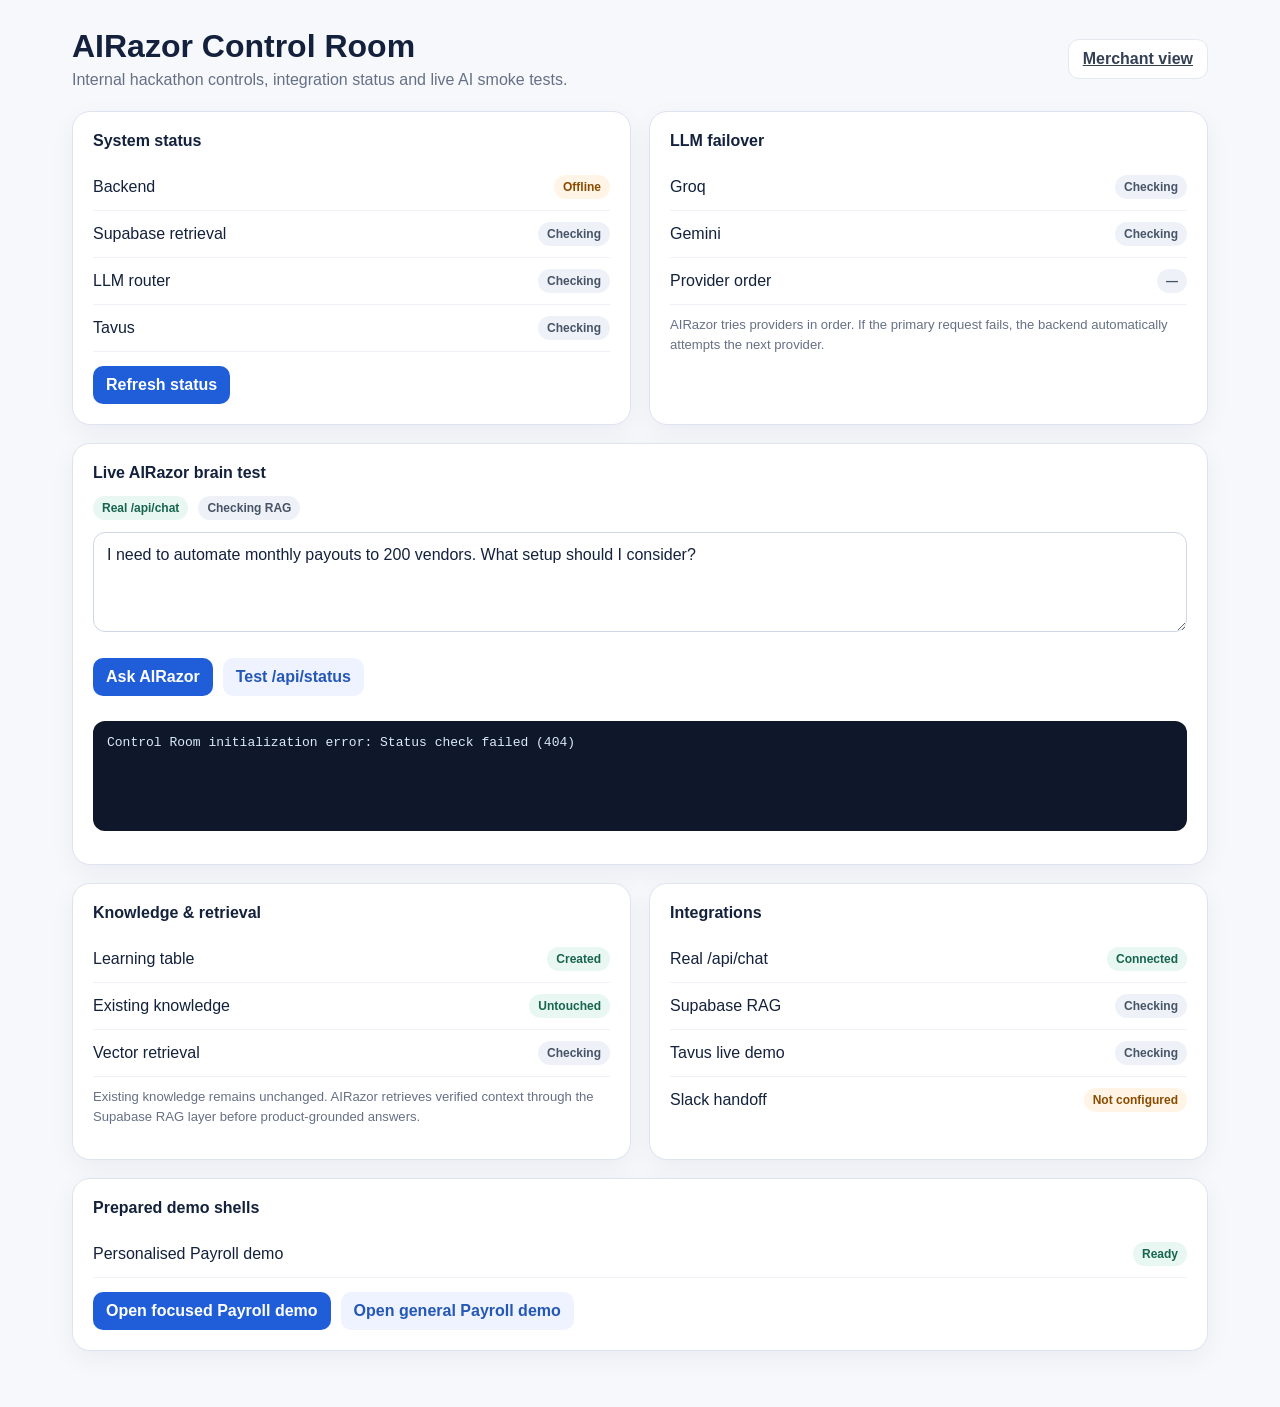
==== commit 6b12fc0b: "Update Control Room to reflect live RAG and Tavus status" ====
--- a/control.html
+++ b/control.html
@@ -41,7 +41,7 @@
       <article class="control-card">
         <h2>System status</h2>
         <div class="status-row"><span>Backend</span><span id="backendStatus" class="badge">Checking</span></div>
-        <div class="status-row"><span>Supabase retrieval</span><span id="dbStatus" class="badge">Team working</span></div>
+        <div class="status-row"><span>Supabase retrieval</span><span id="dbStatus" class="badge">Checking</span></div>
         <div class="status-row"><span>LLM router</span><span id="brainStatus" class="badge">Checking</span></div>
         <div class="status-row"><span>Tavus</span><span id="tavusStatusControl" class="badge">Checking</span></div>
         <div class="button-row"><button id="refreshStatus" class="control-button">Refresh status</button></div>
@@ -55,26 +55,26 @@
       </article>
       <article class="control-card wide">
         <h2>Live AIRazor brain test</h2>
-        <div class="provider-strip"><span class="badge good">Real /api/chat</span><span class="badge warn">Qualification-only until Supabase retrieval lands</span></div>
+        <div class="provider-strip"><span class="badge good">Real /api/chat</span><span id="ragModeBadge" class="badge">Checking RAG</span></div>
         <div class="llm-test">
-          <textarea id="llmTestInput">I run an ecommerce business. I need to accept customer payments and also automate payouts to 200 vendors every month. What did you understand?</textarea>
+          <textarea id="llmTestInput">I need to automate monthly payouts to 200 vendors. What setup should I consider?</textarea>
           <div class="button-row"><button id="runLLMTest" class="control-button" type="button">Ask AIRazor</button><button id="testStatus" class="control-button secondary" type="button">Test /api/status</button></div>
           <pre id="apiOutput">Ready for a live test.</pre>
         </div>
       </article>
       <article class="control-card">
-        <h2>Learning memory</h2>
+        <h2>Knowledge & retrieval</h2>
         <div class="status-row"><span>Learning table</span><span class="badge good">Created</span></div>
         <div class="status-row"><span>Existing knowledge</span><span class="badge good">Untouched</span></div>
-        <div class="status-row"><span>Embeddings</span><span class="badge warn">Team working</span></div>
-        <p class="control-note">The existing knowledge base remains unchanged. Retrieval will be attached after the embedding work is complete.</p>
+        <div class="status-row"><span>Vector retrieval</span><span id="embeddingStatus" class="badge">Checking</span></div>
+        <p class="control-note">Existing knowledge remains unchanged. AIRazor retrieves verified context through the Supabase RAG layer before product-grounded answers.</p>
       </article>
       <article class="control-card">
-        <h2>Remaining integrations</h2>
+        <h2>Integrations</h2>
         <div class="status-row"><span>Real /api/chat</span><span class="badge good">Connected</span></div>
-        <div class="status-row"><span>Supabase retrieval</span><span class="badge warn">In progress</span></div>
-        <div class="status-row"><span>Slack handoff</span><span class="badge warn">Pending</span></div>
-        <div class="status-row"><span>Tavus live demo</span><span class="badge warn">Pending</span></div>
+        <div class="status-row"><span>Supabase RAG</span><span id="ragIntegrationStatus" class="badge">Checking</span></div>
+        <div class="status-row"><span>Tavus live demo</span><span id="tavusIntegrationStatus" class="badge">Checking</span></div>
+        <div class="status-row"><span>Slack handoff</span><span class="badge warn">Not configured</span></div>
       </article>
       <article class="control-card wide">
         <h2>Prepared demo shells</h2>
@@ -83,7 +83,7 @@
       </article>
     </section>
   </main>
-  <script src="airazor-api.js?v=20260820-2"></script>
-  <script src="control.js?v=20260820-2"></script>
+  <script src="airazor-api.js?v=20260820-3"></script>
+  <script src="control.js?v=20260820-3"></script>
 </body>
 </html>
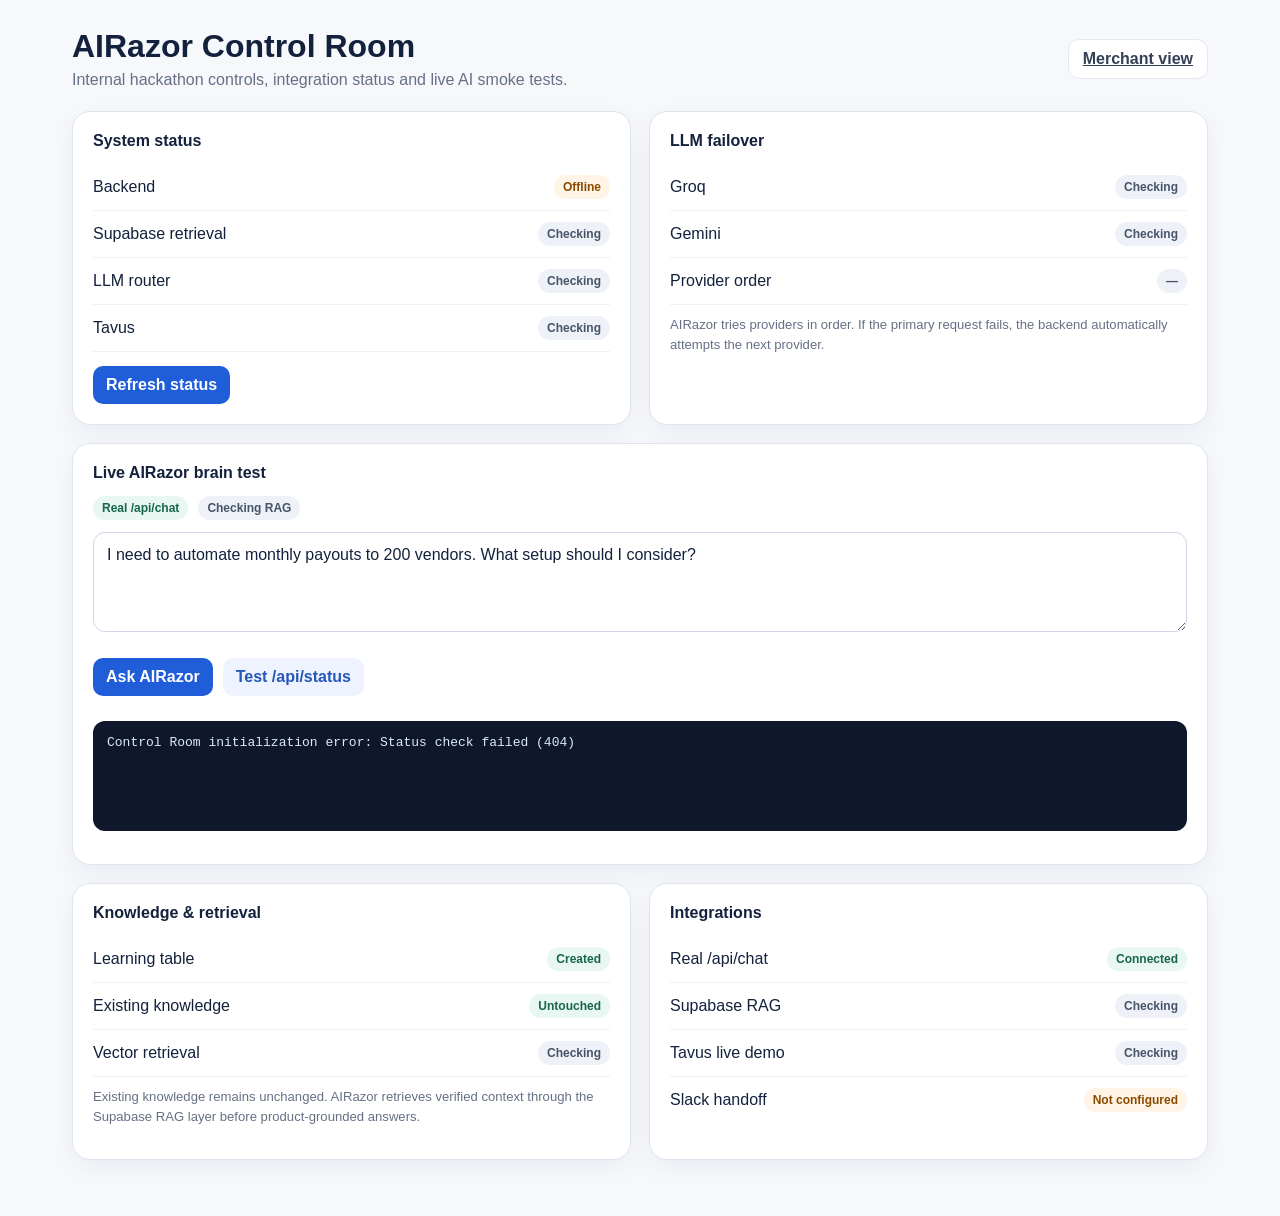
==== commit f7565f0d: "Move Payroll demo out of Control Room" ====
--- a/control.html
+++ b/control.html
@@ -74,12 +74,7 @@
         <div class="status-row"><span>Real /api/chat</span><span class="badge good">Connected</span></div>
         <div class="status-row"><span>Supabase RAG</span><span id="ragIntegrationStatus" class="badge">Checking</span></div>
         <div class="status-row"><span>Tavus live demo</span><span id="tavusIntegrationStatus" class="badge">Checking</span></div>
-        <div class="status-row"><span>Slack handoff</span><span class="badge warn">Not configured</span></div>
-      </article>
-      <article class="control-card wide">
-        <h2>Prepared demo shells</h2>
-        <div class="status-row"><span>Personalised Payroll demo</span><span class="badge good">Ready</span></div>
-        <div class="button-row"><a class="control-button" href="/payroll-demo.html?merchant=Demo%20Company&employees=120&focus=attendance,f_and_f">Open focused Payroll demo</a><a class="control-button secondary" href="/payroll-demo.html">Open general Payroll demo</a></div>
+        <div class="status-row"><span>Slack handoff</span><span id="slackStatus" class="badge warn">Not configured</span></div>
       </article>
     </section>
   </main>
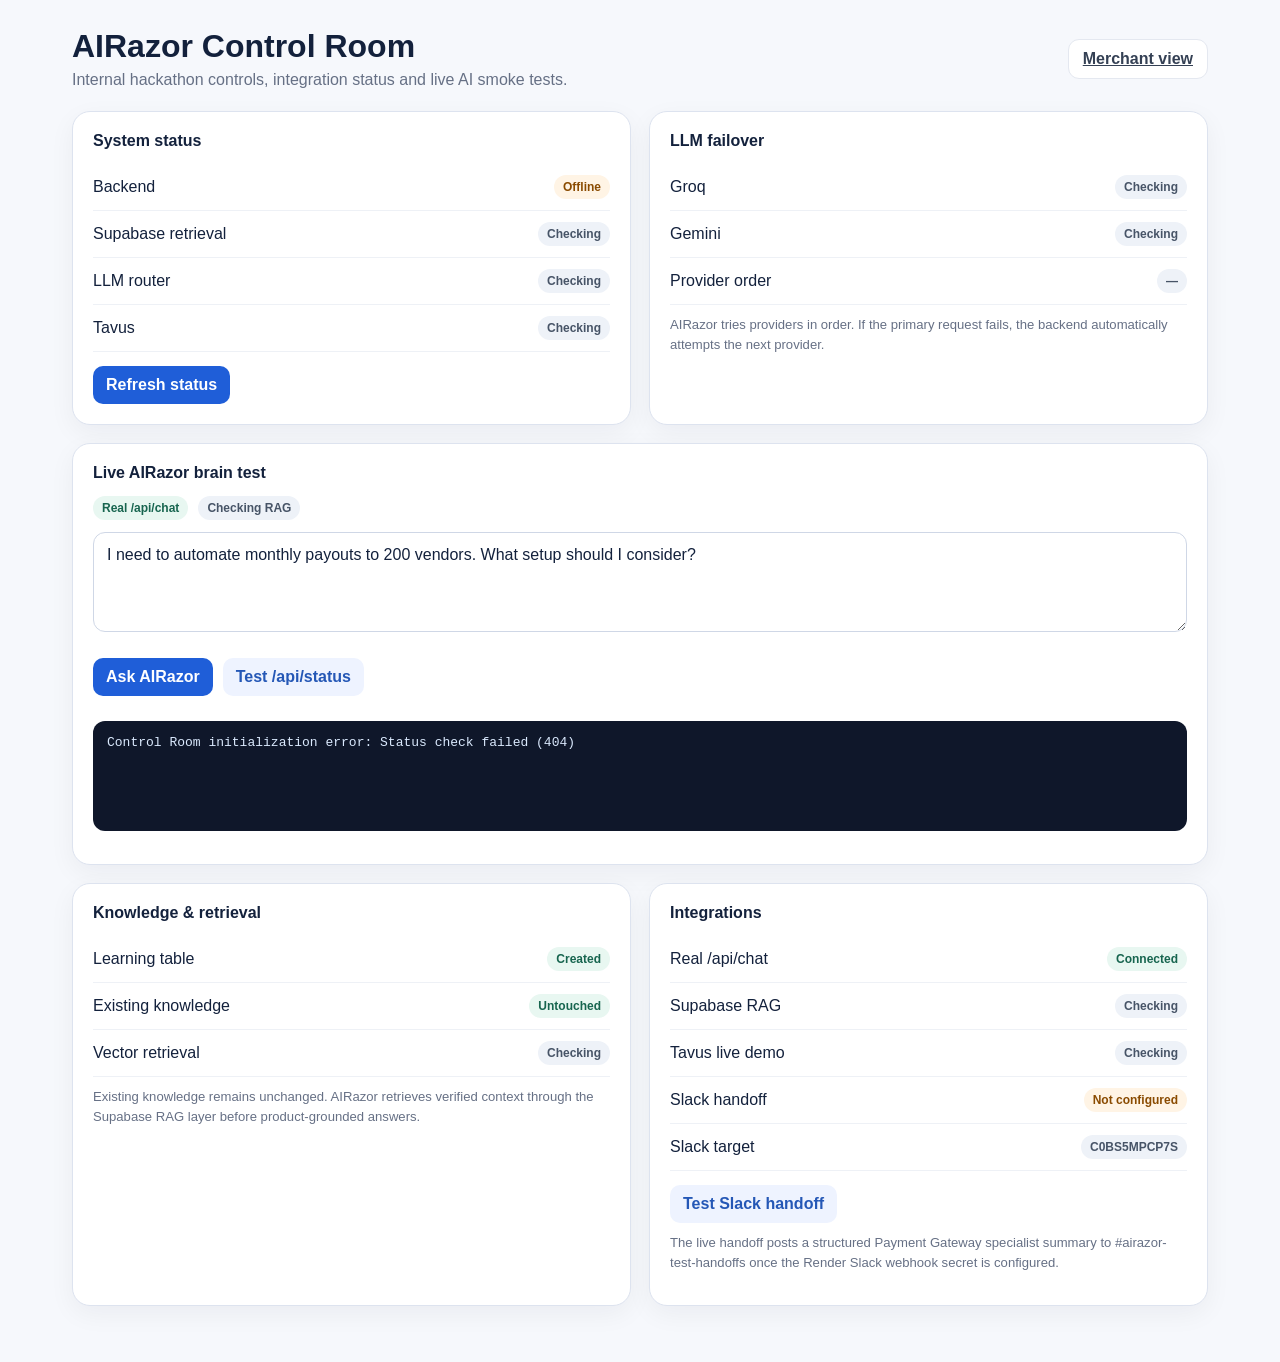
==== commit f2f2afef: "Add live Slack handoff test to Control Room" ====
--- a/control.html
+++ b/control.html
@@ -75,10 +75,13 @@
         <div class="status-row"><span>Supabase RAG</span><span id="ragIntegrationStatus" class="badge">Checking</span></div>
         <div class="status-row"><span>Tavus live demo</span><span id="tavusIntegrationStatus" class="badge">Checking</span></div>
         <div class="status-row"><span>Slack handoff</span><span id="slackStatus" class="badge warn">Not configured</span></div>
+        <div class="status-row"><span>Slack target</span><span id="slackChannel" class="badge">C0BS5MPCP7S</span></div>
+        <div class="button-row"><button id="testSlackHandoff" class="control-button secondary" type="button">Test Slack handoff</button></div>
+        <p class="control-note">The live handoff posts a structured Payment Gateway specialist summary to #airazor-test-handoffs once the Render Slack webhook secret is configured.</p>
       </article>
     </section>
   </main>
-  <script src="airazor-api.js?v=20260820-3"></script>
-  <script src="control.js?v=20260820-3"></script>
+  <script src="airazor-api.js?v=20260821-1"></script>
+  <script src="control.js?v=20260821-1"></script>
 </body>
 </html>
